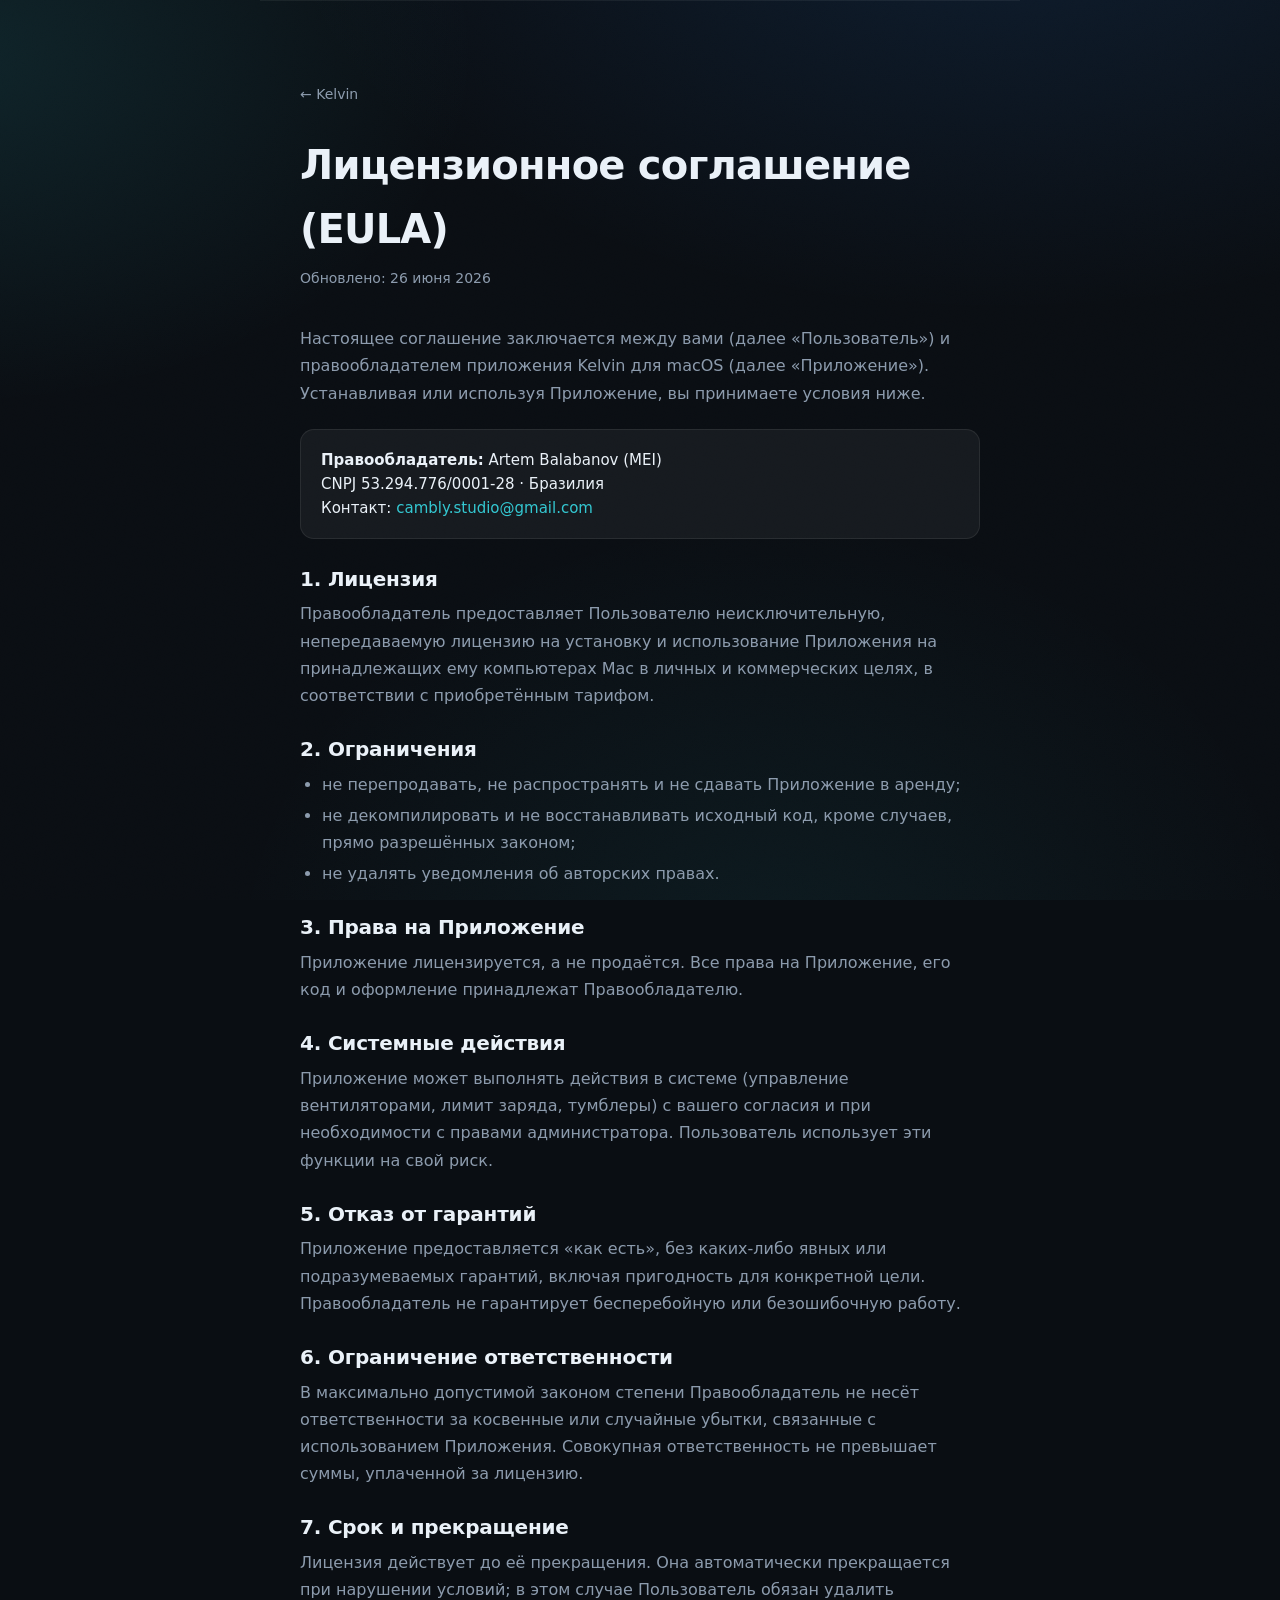
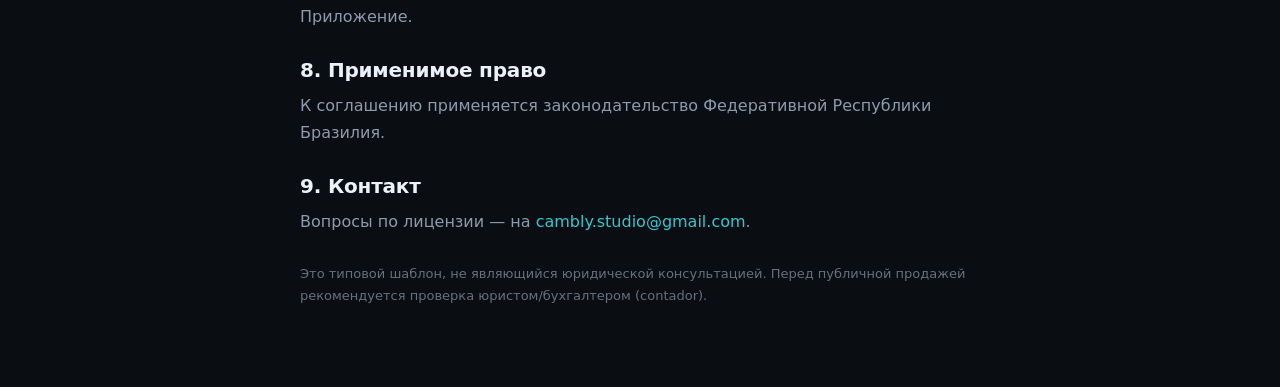
==== docs/eula.html @ 29d72d03 "initial git" ====
<!DOCTYPE html>
<html lang="ru">
<head>
<meta charset="UTF-8">
<meta name="viewport" content="width=device-width, initial-scale=1.0">
<title>Kelvin — Лицензионное соглашение</title>
<meta name="description" content="Лицензионное соглашение конечного пользователя (EULA) приложения Kelvin для macOS.">
<link rel="icon" href="assets/icon.png">
<link rel="stylesheet" href="style.css">
</head>
<body>

<section class="legal">
  <a class="back" href="index.html">← Kelvin</a>
  <h1>Лицензионное соглашение (EULA)</h1>
  <p class="updated">Обновлено: 26 июня 2026</p>

  <p>Настоящее соглашение заключается между вами (далее «Пользователь») и правообладателем приложения Kelvin для macOS (далее «Приложение»). Устанавливая или используя Приложение, вы принимаете условия ниже.</p>

  <div class="entity">
    <strong>Правообладатель:</strong> Artem Balabanov (MEI)<br>
    CNPJ 53.294.776/0001-28 · Бразилия<br>
    Контакт: <a href="mailto:cambly.studio@gmail.com">cambly.studio@gmail.com</a>
  </div>

  <h2>1. Лицензия</h2>
  <p>Правообладатель предоставляет Пользователю неисключительную, непередаваемую лицензию на установку и использование Приложения на принадлежащих ему компьютерах Mac в личных и коммерческих целях, в соответствии с приобретённым тарифом.</p>

  <h2>2. Ограничения</h2>
  <ul>
    <li>не перепродавать, не распространять и не сдавать Приложение в аренду;</li>
    <li>не декомпилировать и не восстанавливать исходный код, кроме случаев, прямо разрешённых законом;</li>
    <li>не удалять уведомления об авторских правах.</li>
  </ul>

  <h2>3. Права на Приложение</h2>
  <p>Приложение лицензируется, а не продаётся. Все права на Приложение, его код и оформление принадлежат Правообладателю.</p>

  <h2>4. Системные действия</h2>
  <p>Приложение может выполнять действия в системе (управление вентиляторами, лимит заряда, тумблеры) с вашего согласия и при необходимости с правами администратора. Пользователь использует эти функции на свой риск.</p>

  <h2>5. Отказ от гарантий</h2>
  <p>Приложение предоставляется «как есть», без каких-либо явных или подразумеваемых гарантий, включая пригодность для конкретной цели. Правообладатель не гарантирует бесперебойную или безошибочную работу.</p>

  <h2>6. Ограничение ответственности</h2>
  <p>В максимально допустимой законом степени Правообладатель не несёт ответственности за косвенные или случайные убытки, связанные с использованием Приложения. Совокупная ответственность не превышает суммы, уплаченной за лицензию.</p>

  <h2>7. Срок и прекращение</h2>
  <p>Лицензия действует до её прекращения. Она автоматически прекращается при нарушении условий; в этом случае Пользователь обязан удалить Приложение.</p>

  <h2>8. Применимое право</h2>
  <p>К соглашению применяется законодательство Федеративной Республики Бразилия.</p>

  <h2>9. Контакт</h2>
  <p>Вопросы по лицензии — на <a href="mailto:cambly.studio@gmail.com">cambly.studio@gmail.com</a>.</p>

  <p style="margin-top:28px;font-size:13px;opacity:.7">Это типовой шаблон, не являющийся юридической консультацией. Перед публичной продажей рекомендуется проверка юристом/бухгалтером (contador).</p>
</section>

</body>
</html>
---- docs/style.css ----
/* =========================================================================
   Kelvin landing — design system
   CONTRACT: Swift Design.swift  ↔  CSS :root  (keep in sync — mismatch = bug)
   ┌─────────────────┬─────────────┬─────────────────────────┐
   │ token           │ value       │ Swift Design.swift       │
   ├─────────────────┼─────────────┼─────────────────────────┤
   │ accent          │ #33C7D1     │ Design.accent            │
   │ accent-bright   │ #4DEAEA     │ Design.accentBright      │
   │ accent-deep     │ #198C9E     │ Design.accentDeep        │
   │ ink             │ #0A3342     │ Design.ink               │
   └─────────────────┴─────────────┴─────────────────────────┘
   Accent app↔web mismatch is a bug. Interface = neutrals + ONE accent.
   The 4-stop infrared gradient is NOT a UI background — hero glow only.
   ========================================================================= */

:root{
  /* brand / accent */
  --accent:#33C7D1; --accent-bright:#4DEAEA; --accent-deep:#198C9E;
  --accent-blue:#2A86F0; --ink:#0A3342;
  --grad:linear-gradient(135deg,#33C7D1,#2A86F0);        /* CTA — 2 stops, not a rainbow */

  /* surfaces */
  --bg:#0A0E13; --bg2:#0E141C;
  --surface:rgba(255,255,255,.05);
  --line:rgba(255,255,255,.08); --line-strong:rgba(255,255,255,.12);

  /* text */
  --tx:#EAF1F8; --mut:#8C9BAD; --faint:rgba(255,255,255,.34);

  /* semantic — statuses only, never decoration */
  --green:#34C759; --orange:#FF9F0A; --red:#FF453A;

  /* legacy alias (legal pages) */
  --teal:var(--accent); --card:var(--surface);

  /* spacing — 8pt grid */
  --s1:8px; --s2:16px; --s3:24px; --s4:40px; --s5:64px; --s6:96px; --s7:140px;

  /* radii — no fractional radii */
  --r-btn:12px; --r-tile:18px; --r-control:10px; --r-chip:8px; --r-shot:22px;

  /* motion */
  --ease:cubic-bezier(.22,.61,.36,1);
}

*{box-sizing:border-box;margin:0;padding:0}
html{scroll-behavior:smooth}
body{
  position:relative;
  font-family:system-ui,-apple-system,BlinkMacSystemFont,"SF Pro Display","Segoe UI",Roboto,sans-serif;
  background:
    radial-gradient(1200px 700px at 78% -12%,rgba(42,134,240,.13),transparent 60%),
    radial-gradient(960px 640px at -4% 6%,rgba(51,199,209,.12),transparent 55%),
    radial-gradient(900px 760px at 60% 108%,rgba(51,199,209,.07),transparent 60%),
    var(--bg);
  background-attachment:fixed;
  color:var(--tx); line-height:1.6; -webkit-font-smoothing:antialiased; overflow-x:hidden;
}

/* film grain — overlay, very subtle (<= .035, no neon kitsch) */
body::after{
  content:""; position:fixed; inset:0; pointer-events:none; z-index:0;
  mix-blend-mode:overlay; opacity:.035;
  background:url("data:image/svg+xml,%3Csvg xmlns='http://www.w3.org/2000/svg' width='160' height='160'%3E%3Cfilter id='n'%3E%3CfeTurbulence type='fractalNoise' baseFrequency='0.9' numOctaves='2' stitchTiles='stitch'/%3E%3C/filter%3E%3Crect width='100%25' height='100%25' filter='url(%23n)'/%3E%3C/svg%3E");
}

img{max-width:100%;display:block}
a{color:inherit;text-decoration:none}

/* keep interactive content above bg/grain layers */
.nav,main,.foot{position:relative;z-index:1}

/* ---- typography scale ---- */
h2{
  font-size:clamp(28px,3.6vw,42px); line-height:1.08; letter-spacing:-.02em;
  font-weight:700; text-align:center;
}
h3{font-size:19px;line-height:1.3;letter-spacing:-.01em;font-weight:600}
.eyebrow{
  display:block; font-size:12px; font-weight:600; line-height:1;
  letter-spacing:.14em; text-transform:uppercase; color:var(--accent);
  text-align:center; margin-bottom:14px;
}
.lead{font-size:clamp(17px,2vw,20px);line-height:1.5;font-weight:430;color:var(--mut)}
.micro{color:var(--mut);font-size:13px;margin-top:var(--s2)}

/* =========================================================================
   nav
   ========================================================================= */
.nav{
  position:sticky;top:0;z-index:20;display:flex;justify-content:space-between;align-items:center;
  padding:var(--s2) clamp(20px,5vw,64px); backdrop-filter:saturate(160%) blur(18px);
  background:rgba(10,14,19,.6); border-bottom:1px solid var(--line);
}
.brand{display:flex;align-items:center;gap:10px;font-weight:650;font-size:17px}
.brand img{border-radius:7px}
.nav-links{display:flex;gap:26px;font-size:15px;color:var(--mut)}
.nav-links a{transition:color .18s var(--ease)}
.nav-links a:hover{color:var(--tx)}

/* =========================================================================
   buttons
   ========================================================================= */
.btn{
  display:inline-block;padding:13px 24px;border-radius:var(--r-btn);
  font-weight:600;font-size:15px;border:1px solid transparent;
  transition:transform .18s var(--ease),box-shadow .18s var(--ease),background .18s var(--ease),border-color .18s var(--ease);
}
.btn.primary{background:var(--grad);color:var(--ink);box-shadow:0 10px 30px rgba(42,134,240,.32)}
.btn.primary:hover{transform:translateY(-2px);box-shadow:0 16px 40px rgba(42,134,240,.42)}
.btn.ghost{background:var(--surface);border-color:var(--line-strong);color:var(--tx)}
.btn.ghost:hover{background:rgba(255,255,255,.09);border-color:var(--line-strong)}
.cta{display:flex;gap:14px;flex-wrap:wrap;margin-top:var(--s3)}

/* =========================================================================
   section rhythm — one dark canvas, hairline dividers only
   ========================================================================= */
section{
  padding:clamp(96px,12vw,140px) clamp(20px,5vw,64px);
  border-top:1px solid rgba(255,255,255,.06);
}
.hero{border-top:0}
.features,.privacy,.download,.compare,.showcase,.pricing,.faq{max-width:1200px;margin:0 auto}

/* =========================================================================
   #7 HERO — device in light
   ========================================================================= */
.hero{
  display:grid;grid-template-columns:1.02fr .98fr;gap:clamp(40px,5vw,64px);align-items:center;
  padding:clamp(72px,9vw,120px) clamp(20px,5vw,64px) clamp(72px,9vw,120px);
  max-width:1200px;margin:0 auto;
}
.hero-text{text-align:left}
.hero .eyebrow{text-align:left}
.hero h1{
  font-size:clamp(40px,6vw,72px);line-height:1.02;letter-spacing:-.025em;font-weight:700;
}
.hero .lead{margin-top:var(--s3);max-width:560px}
.hero .cta{justify-content:flex-start}
.hero .micro{max-width:560px}

/* floating screenshot in light */
.device{position:relative;justify-self:center;width:fit-content;margin:0 auto}
.device::before{
  content:"";position:absolute;inset:-6% -4%;z-index:-1;
  background:radial-gradient(closest-side,rgba(51,199,209,.32),rgba(42,134,240,.18) 55%,transparent);
  filter:blur(70px);transform:scale(1.05);
}
.device img{
  border-radius:var(--r-shot);border:1px solid var(--line-strong);
  box-shadow:0 1px 0 rgba(255,255,255,.06) inset,
             0 2px 6px rgba(0,0,0,.4),
             0 40px 90px -20px rgba(0,0,0,.6);
  max-height:760px;width:auto;
}
.device.light{background:rgba(255,255,255,.06);border-radius:var(--r-shot);padding:14px}
.device.light img{box-shadow:0 1px 0 rgba(255,255,255,.08) inset,0 30px 70px -22px rgba(0,0,0,.55)}

/* =========================================================================
   #11 BENTO features
   ========================================================================= */
.bento{display:grid;grid-template-columns:repeat(6,1fr);gap:var(--s2);margin-top:var(--s5)}
.card{
  position:relative;background:var(--surface);border:1px solid var(--line);
  border-radius:var(--r-tile);padding:26px 24px;
  box-shadow:0 1px 0 rgba(255,255,255,.05) inset,0 8px 24px rgba(0,0,0,.35);
  backdrop-filter:blur(8px);
  transition:transform .18s var(--ease),border-color .18s var(--ease),box-shadow .18s var(--ease);
}
.card:hover{
  transform:translateY(-4px);border-color:rgba(51,199,209,.45);
  box-shadow:0 0 0 1px rgba(51,199,209,.25),0 20px 50px -16px rgba(51,199,209,.25);
}
.card h3{margin-bottom:8px}
.card p{color:var(--mut);font-size:16px;line-height:1.6}

/* spans */
.card.lg{grid-column:span 4;grid-row:span 2;display:flex;flex-direction:column}
.card.md{grid-column:span 3}
.card.sm{grid-column:span 2}

/* big tile image */
.card-shot{
  margin-top:auto;padding-top:22px;
}
.card-shot img{
  width:100%;border-radius:14px;border:1px solid var(--line);
  box-shadow:0 20px 50px -22px rgba(0,0,0,.6);
}

/* line-icon chip */
.ico{
  width:44px;height:44px;display:grid;place-items:center;border-radius:12px;
  background:rgba(51,199,209,.10);border:1px solid rgba(51,199,209,.18);
  color:var(--accent);margin-bottom:16px;
}
.ico svg{width:24px;height:24px;display:block}

/* =========================================================================
   compare Free vs Pro
   ========================================================================= */
.compare{text-align:center}
.compare .sub{color:var(--mut);margin:14px auto 0;max-width:640px;font-size:16px;line-height:1.6}
.compare-grid{display:grid;grid-template-columns:1fr 1fr;gap:20px;margin-top:var(--s5);text-align:left}
.plan{
  position:relative;background:var(--surface);border:1px solid var(--line);
  border-radius:20px;padding:30px 28px;
  box-shadow:0 1px 0 rgba(255,255,255,.05) inset,0 8px 24px rgba(0,0,0,.35);
}
.plan.pro{
  border:1px solid var(--accent);
  background:linear-gradient(180deg,rgba(51,199,209,.08),transparent);
}
.plan h3{margin-bottom:4px}
.plan-price{font-size:30px;font-weight:700;letter-spacing:-.02em;margin-bottom:18px}
.plan-price span{font-size:14px;font-weight:430;color:var(--mut);letter-spacing:0}
.badge{
  position:absolute;top:18px;right:18px;background:var(--grad);color:var(--ink);
  font-size:12px;font-weight:700;padding:4px 12px;border-radius:999px;
  box-shadow:0 6px 18px rgba(42,134,240,.32);
}
.plan .btn{margin-top:22px}

/* tick lists */
.ticks{list-style:none;display:flex;flex-direction:column;gap:11px}
.ticks li{position:relative;padding-left:28px;color:var(--mut);font-size:16px;line-height:1.45}
.ticks li::before{content:"";position:absolute;left:0;top:2px;width:18px;height:18px;border-radius:50%;
  background:var(--grad);
  -webkit-mask:url("data:image/svg+xml;utf8,<svg xmlns='http://www.w3.org/2000/svg' viewBox='0 0 24 24'><path fill='black' d='M9 16.2 4.8 12l-1.4 1.4L9 19 21 7l-1.4-1.4z'/></svg>") center/13px no-repeat;
          mask:url("data:image/svg+xml;utf8,<svg xmlns='http://www.w3.org/2000/svg' viewBox='0 0 24 24'><path fill='black' d='M9 16.2 4.8 12l-1.4 1.4L9 19 21 7l-1.4-1.4z'/></svg>") center/13px no-repeat}
.pro-ticks li{color:var(--tx)}

/* =========================================================================
   #15 showcase — device with ambient glow
   ========================================================================= */
.showcase{display:grid;grid-template-columns:1fr 1fr;gap:clamp(40px,5vw,64px);align-items:center}
.showcase-text{text-align:left}
.showcase-text .eyebrow{text-align:left}
.showcase-text h2{text-align:left}
.showcase-text p{color:var(--mut);margin-top:18px;font-size:17px;line-height:1.6}
.showcase-shots{display:flex;gap:18px;justify-content:center;flex-wrap:wrap}
.showcase-shots .device img{max-height:440px}

/* =========================================================================
   #15 pricing
   ========================================================================= */
.pricing{text-align:center}
.price-card{
  max-width:460px;margin:var(--s5) auto 0;
  background:linear-gradient(180deg,rgba(51,199,209,.08),transparent),var(--surface);
  border:1px solid var(--accent);border-radius:24px;padding:38px 34px;text-align:left;
  box-shadow:0 1px 0 rgba(255,255,255,.06) inset,0 30px 80px -24px rgba(0,0,0,.55);
}
.price-head{display:flex;align-items:baseline;gap:12px;justify-content:center;margin-bottom:24px}
.price-num{
  font-size:64px;font-weight:700;letter-spacing:-.03em;
  background:var(--grad);-webkit-background-clip:text;background-clip:text;
  color:transparent;-webkit-text-fill-color:transparent;
}
.price-note{color:var(--mut);font-size:15px}
.price-card .btn.big{display:block;text-align:center;margin-top:26px;padding:15px;font-size:16px}
.price-card .micro{text-align:center;margin-top:var(--s2)}

/* =========================================================================
   privacy
   ========================================================================= */
.privacy{text-align:center}
.pills{display:flex;gap:12px;flex-wrap:wrap;justify-content:center;margin:34px 0 22px}
.pills span{
  background:var(--surface);border:1px solid var(--line);border-radius:999px;
  padding:9px 18px;font-size:16px;color:var(--tx);
}
.note{color:var(--mut);max-width:680px;margin:0 auto;font-size:16px;line-height:1.6}

/* =========================================================================
   faq
   ========================================================================= */
.faq{text-align:center}
.faq-inner{max-width:760px;margin:0 auto}
.faq-list{margin-top:var(--s4);text-align:left;display:flex;flex-direction:column;gap:12px}
.faq details{
  background:var(--surface);border:1px solid var(--line);border-radius:14px;padding:4px 22px;
  transition:border-color .18s var(--ease),background .18s var(--ease);
}
.faq details[open]{border-color:rgba(51,199,209,.35);background:rgba(255,255,255,.06)}
.faq summary{cursor:pointer;list-style:none;padding:16px 0;font-weight:600;font-size:16px;display:flex;justify-content:space-between;align-items:center;gap:16px}
.faq summary::-webkit-details-marker{display:none}
.faq summary::after{content:"+";color:var(--accent);font-size:22px;font-weight:400;transition:transform .18s var(--ease)}
.faq details[open] summary::after{transform:rotate(45deg)}
.faq details p{color:var(--mut);font-size:15px;padding:0 0 18px;max-width:680px;line-height:1.6}

/* =========================================================================
   download
   ========================================================================= */
.download{text-align:center}
.download .lead{margin:14px auto 0;text-align:center;max-width:560px}
.download .cta{justify-content:center;margin-top:26px}
.download .micro{max-width:560px;margin:18px auto 0}

/* =========================================================================
   footer
   ========================================================================= */
.foot{
  border-top:1px solid var(--line);padding:34px clamp(20px,5vw,64px);
  display:flex;justify-content:space-between;align-items:center;color:var(--mut);font-size:14px;flex-wrap:wrap;gap:12px
}
.foot div{display:flex;align-items:center;gap:9px;color:var(--tx);font-weight:600}
.foot img{border-radius:6px}
.foot-links{display:flex;gap:20px;font-size:13px;color:var(--mut)}
.foot-links a{transition:color .18s var(--ease)}
.foot-links a:hover{color:var(--tx)}
.foot-legal{font-size:13px;color:var(--mut);width:100%;text-align:center;margin-top:6px;opacity:.85}

/* =========================================================================
   legal pages
   ========================================================================= */
.legal{max-width:760px;margin:0 auto;padding:clamp(40px,7vw,80px) clamp(20px,5vw,40px)}
.legal h1{font-size:clamp(28px,4vw,40px);letter-spacing:-.02em;margin-bottom:6px}
.legal .updated{color:var(--mut);font-size:14px;margin-bottom:34px}
.legal h2{font-size:20px;margin:30px 0 10px;letter-spacing:-.01em;text-align:left}
.legal p,.legal li{color:var(--mut);font-size:16px;line-height:1.7}
.legal ul{margin:8px 0 8px 22px}
.legal li{margin:4px 0}
.legal a{color:var(--accent)}
.legal .back{display:inline-block;margin-bottom:28px;color:var(--mut);font-size:14px}
.legal .back:hover{color:var(--tx)}
.legal .entity{background:var(--surface);border:1px solid var(--line);border-radius:14px;padding:18px 20px;margin:22px 0;color:var(--tx);font-size:15px}

/* =========================================================================
   #13 scroll reveal — base state VISIBLE; opacity:0 only inside no-preference
   ========================================================================= */
@media(prefers-reduced-motion:no-preference){
  [data-reveal]{
    opacity:0;transform:translateY(16px);filter:blur(6px);
    transition:opacity .52s var(--ease),transform .52s var(--ease),filter .52s var(--ease);
  }
  [data-reveal].is-in{opacity:1;transform:none;filter:none}
}

/* =========================================================================
   responsive
   ========================================================================= */
@media(max-width:880px){
  .hero{grid-template-columns:1fr;text-align:center}
  .hero-text,.hero .eyebrow{text-align:center}
  .hero .cta{justify-content:center}
  .hero .lead{margin-left:auto;margin-right:auto}
  .hero .micro{margin-left:auto;margin-right:auto}
  .showcase{grid-template-columns:1fr}
  .showcase-text,.showcase-text .eyebrow,.showcase-text h2{text-align:center}
  .compare-grid{grid-template-columns:1fr}
  .nav-links{display:none}

  /* bento → 3-col, big tile spans full width */
  .bento{grid-template-columns:repeat(3,1fr)}
  .card.lg{grid-column:span 3;grid-row:auto}
  .card.md{grid-column:span 3}
  .card.sm{grid-column:span 3}
}
@media(max-width:560px){
  .bento{grid-template-columns:1fr}
  .card.lg,.card.md,.card.sm{grid-column:span 1;grid-row:auto}
}
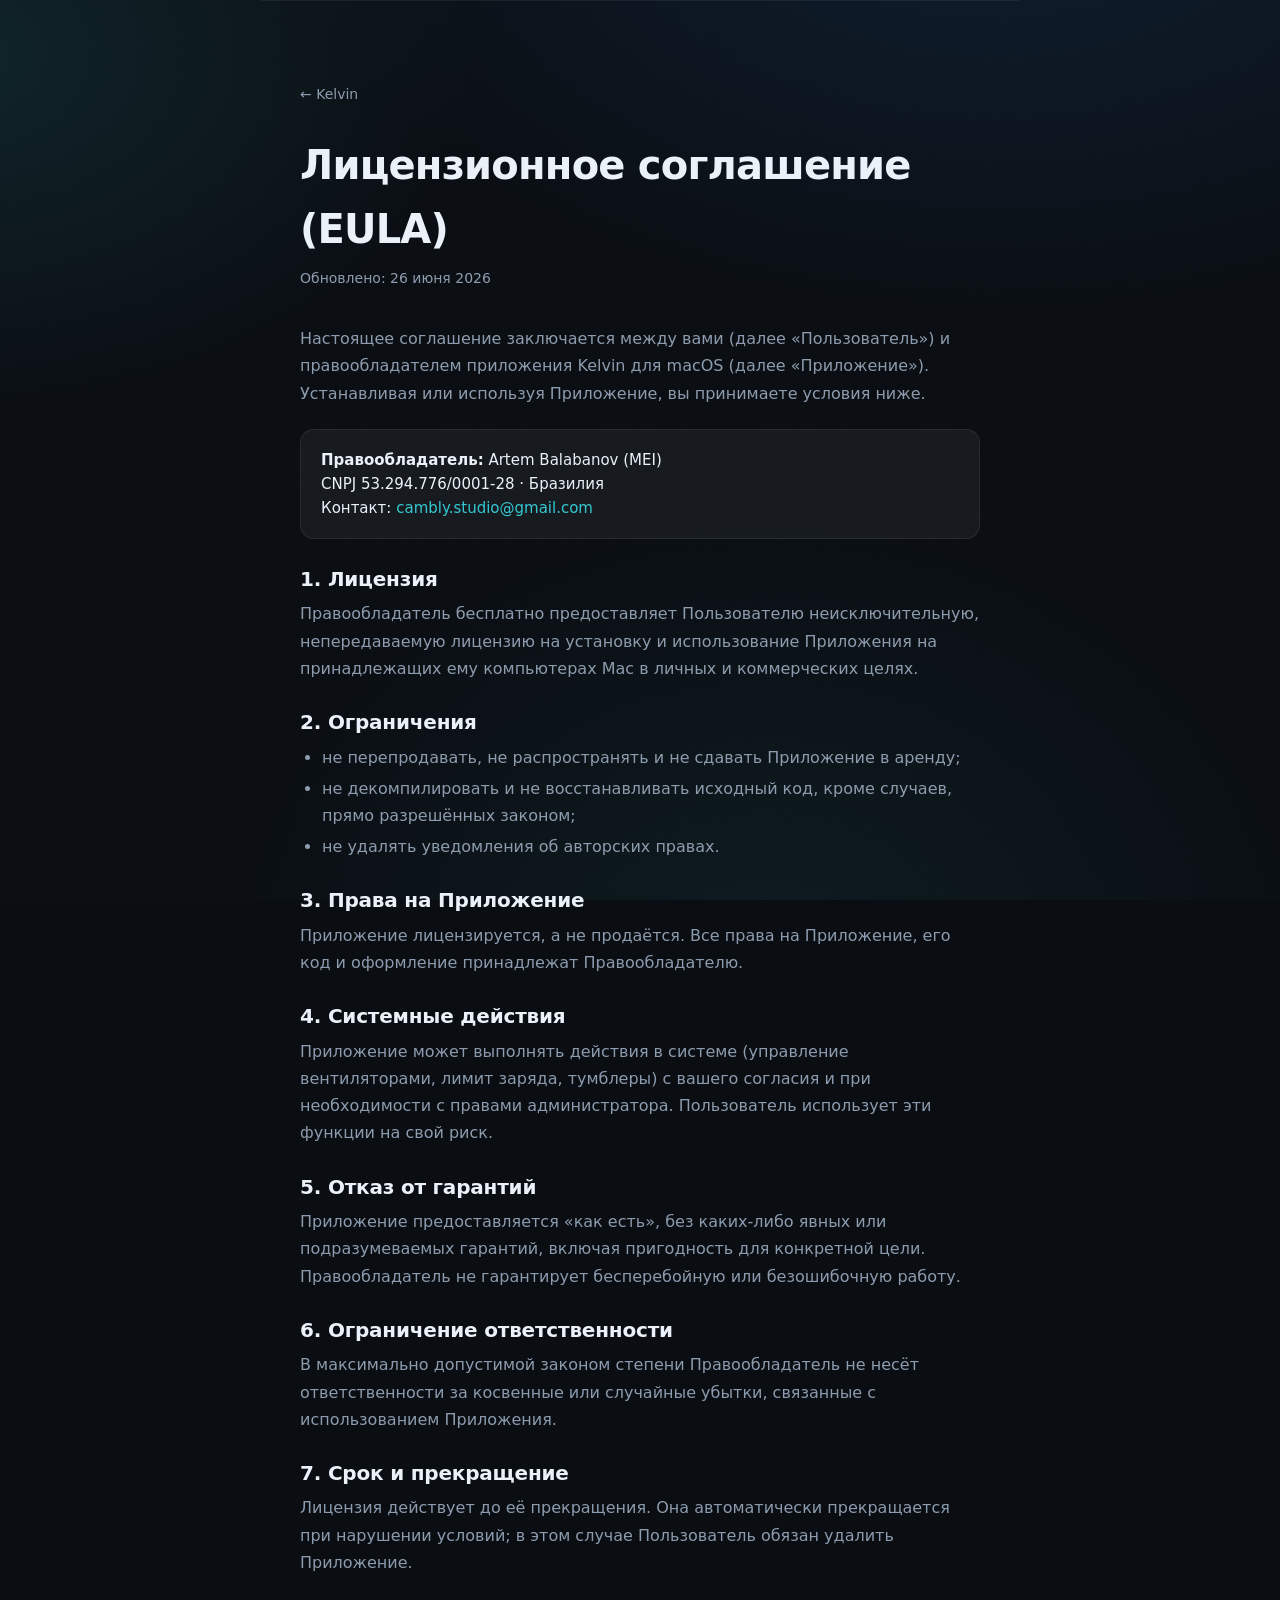
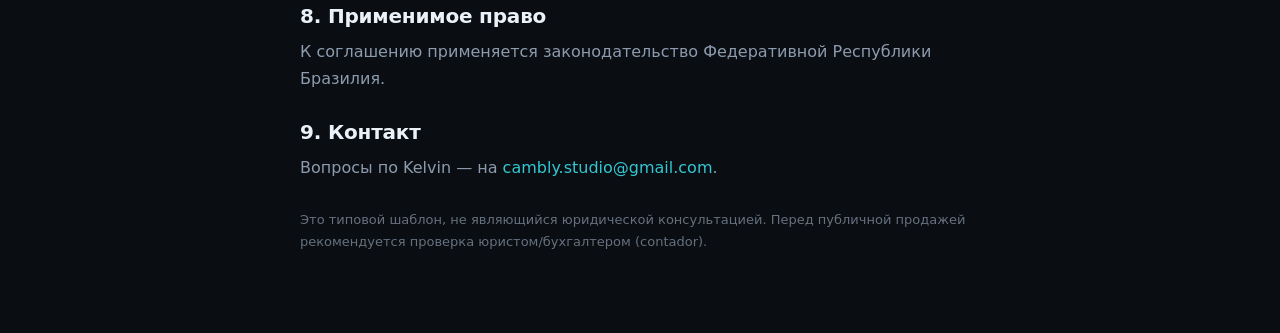
==== commit bba89211: "modified:   QA.md" ====
--- a/docs/eula.html
+++ b/docs/eula.html
@@ -24,7 +24,7 @@
   </div>
 
   <h2>1. Лицензия</h2>
-  <p>Правообладатель предоставляет Пользователю неисключительную, непередаваемую лицензию на установку и использование Приложения на принадлежащих ему компьютерах Mac в личных и коммерческих целях, в соответствии с приобретённым тарифом.</p>
+  <p>Правообладатель бесплатно предоставляет Пользователю неисключительную, непередаваемую лицензию на установку и использование Приложения на принадлежащих ему компьютерах Mac в личных и коммерческих целях.</p>
 
   <h2>2. Ограничения</h2>
   <ul>
@@ -43,7 +43,7 @@
   <p>Приложение предоставляется «как есть», без каких-либо явных или подразумеваемых гарантий, включая пригодность для конкретной цели. Правообладатель не гарантирует бесперебойную или безошибочную работу.</p>
 
   <h2>6. Ограничение ответственности</h2>
-  <p>В максимально допустимой законом степени Правообладатель не несёт ответственности за косвенные или случайные убытки, связанные с использованием Приложения. Совокупная ответственность не превышает суммы, уплаченной за лицензию.</p>
+  <p>В максимально допустимой законом степени Правообладатель не несёт ответственности за косвенные или случайные убытки, связанные с использованием Приложения.</p>
 
   <h2>7. Срок и прекращение</h2>
   <p>Лицензия действует до её прекращения. Она автоматически прекращается при нарушении условий; в этом случае Пользователь обязан удалить Приложение.</p>
@@ -52,7 +52,7 @@
   <p>К соглашению применяется законодательство Федеративной Республики Бразилия.</p>
 
   <h2>9. Контакт</h2>
-  <p>Вопросы по лицензии — на <a href="mailto:cambly.studio@gmail.com">cambly.studio@gmail.com</a>.</p>
+  <p>Вопросы по Kelvin — на <a href="mailto:cambly.studio@gmail.com">cambly.studio@gmail.com</a>.</p>
 
   <p style="margin-top:28px;font-size:13px;opacity:.7">Это типовой шаблон, не являющийся юридической консультацией. Перед публичной продажей рекомендуется проверка юристом/бухгалтером (contador).</p>
 </section>
